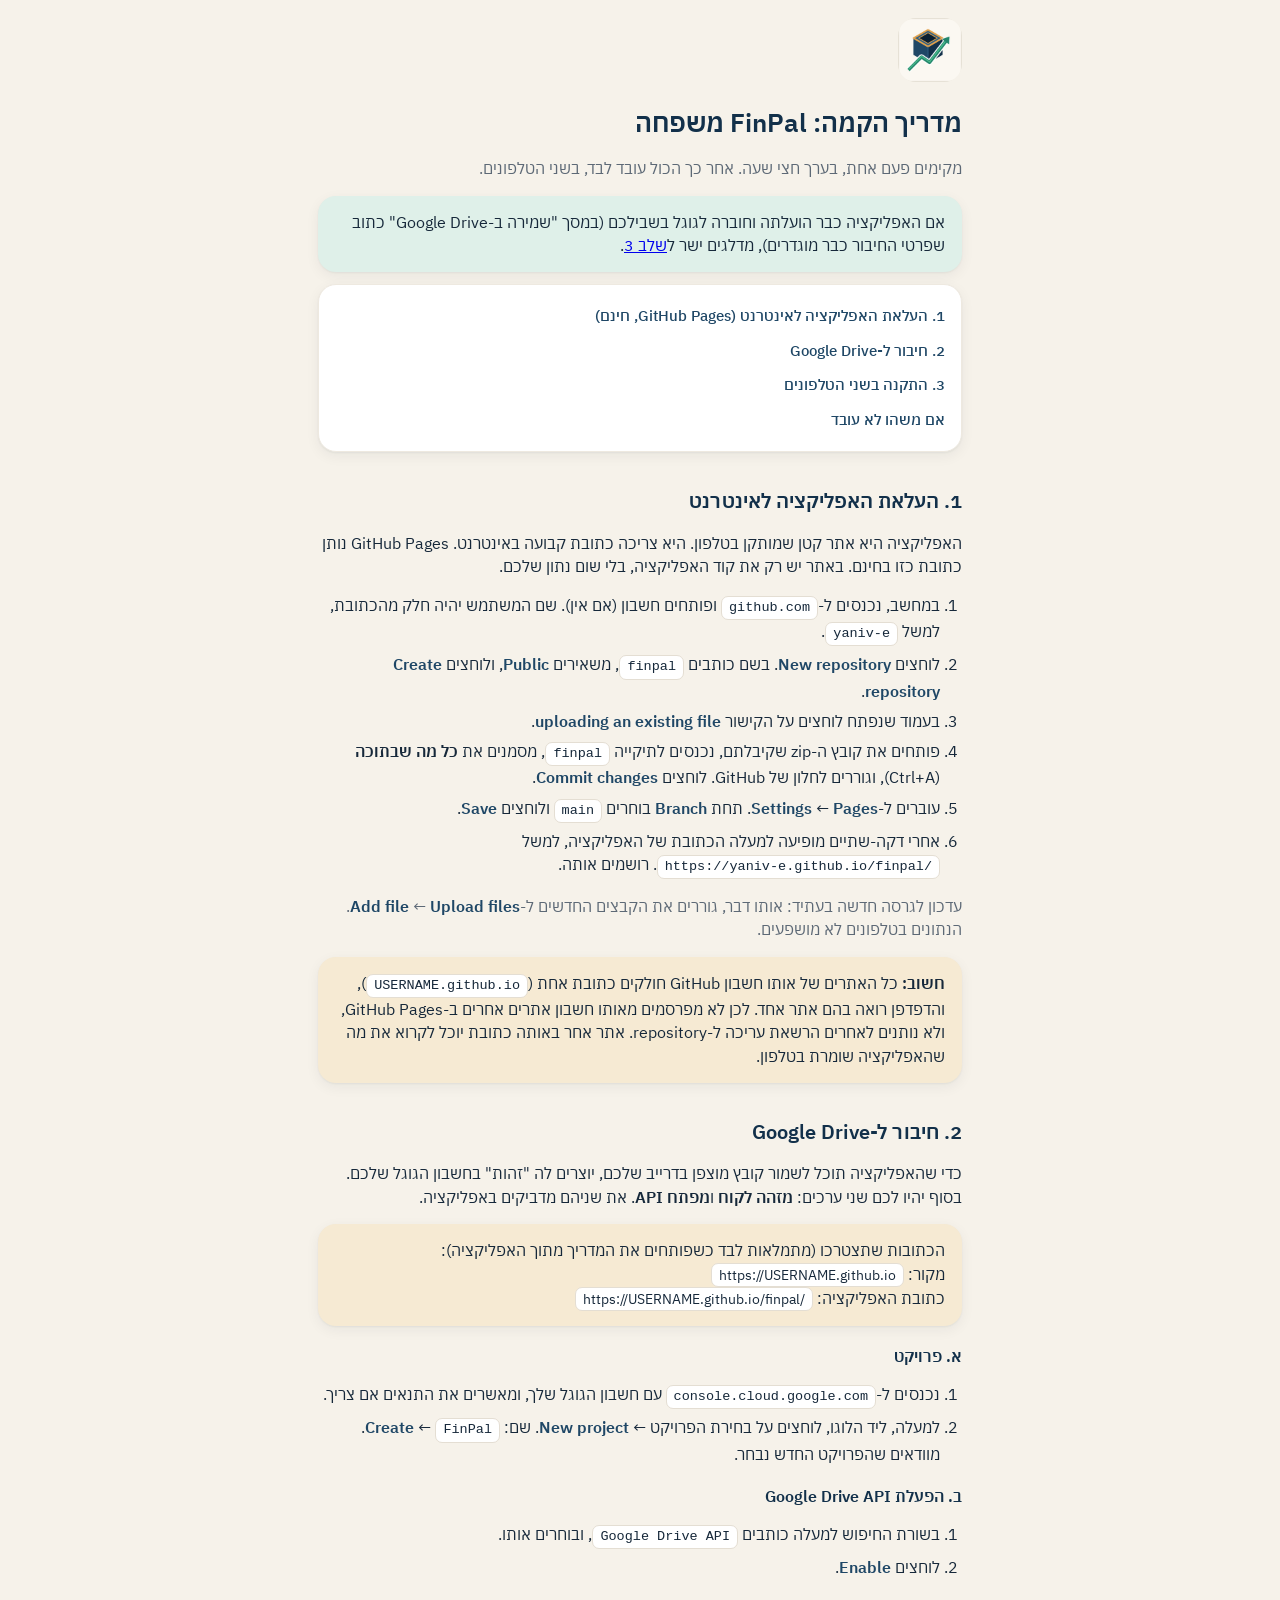
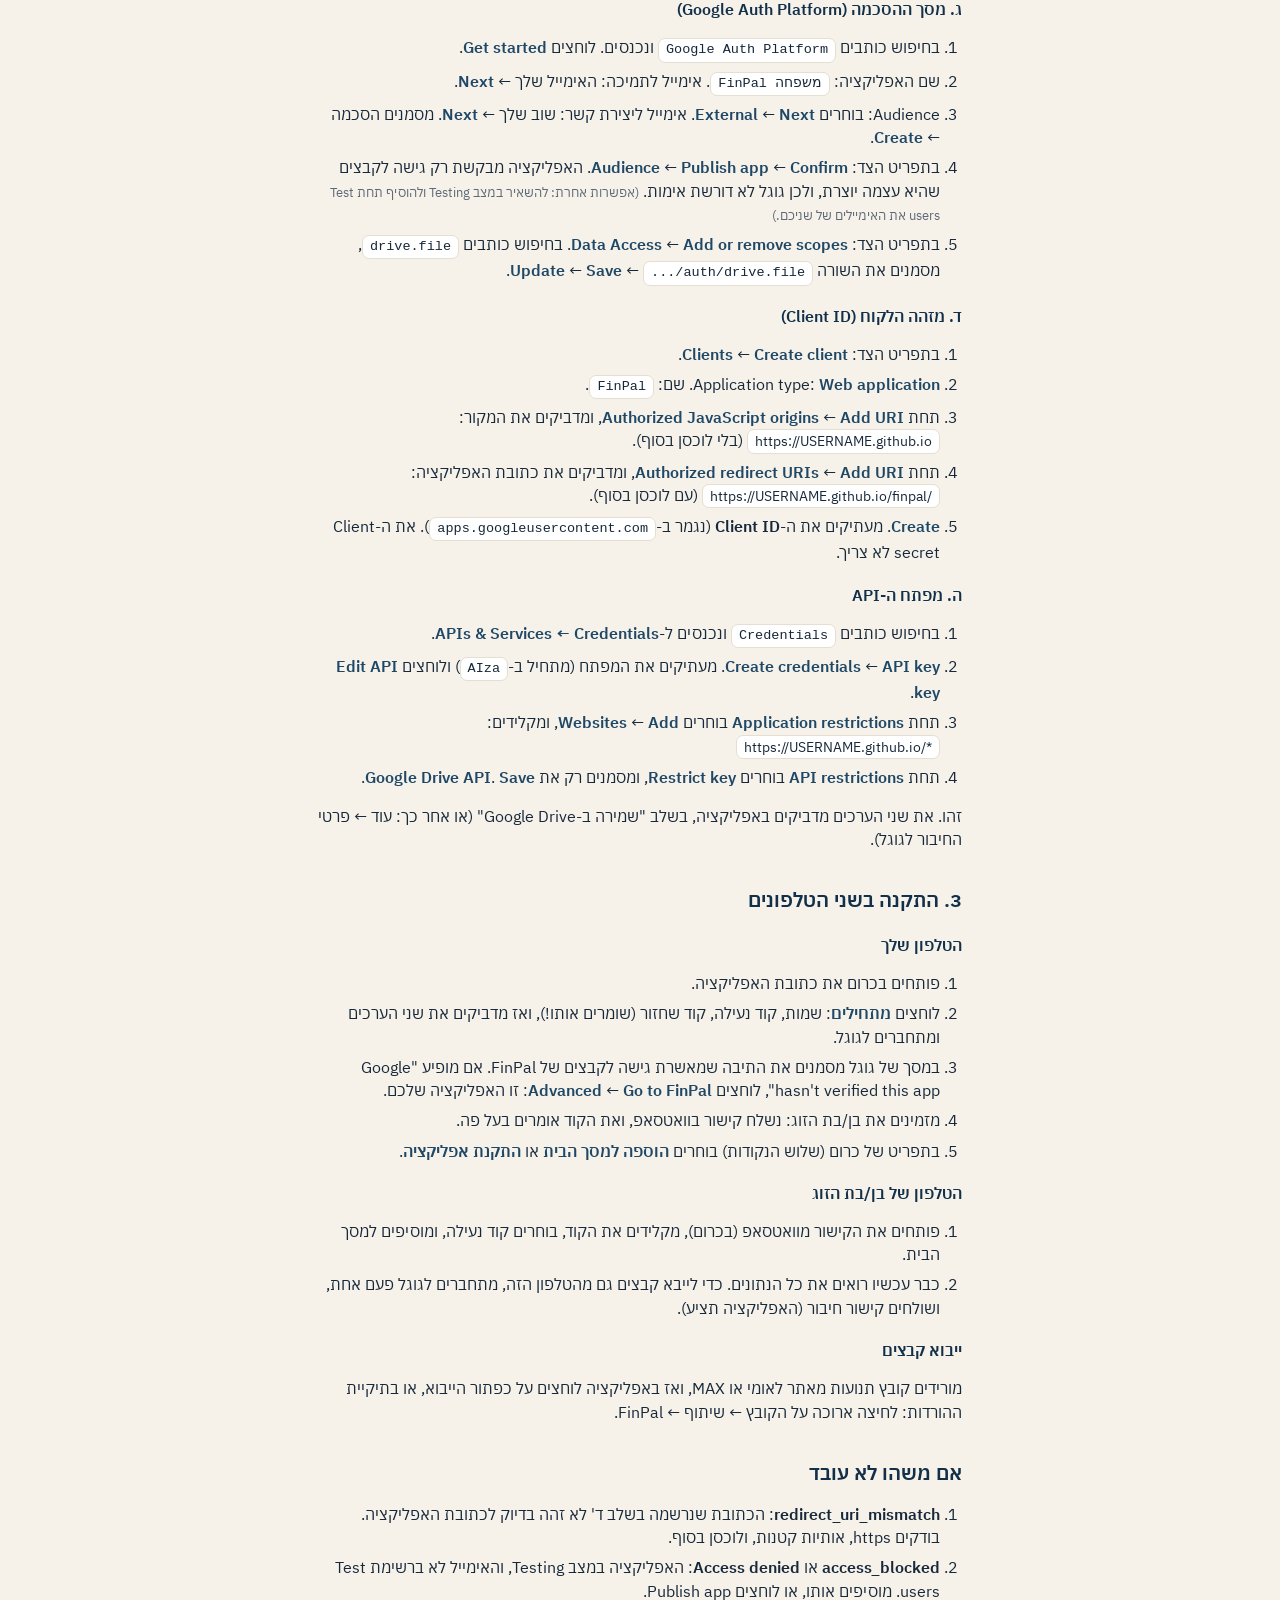
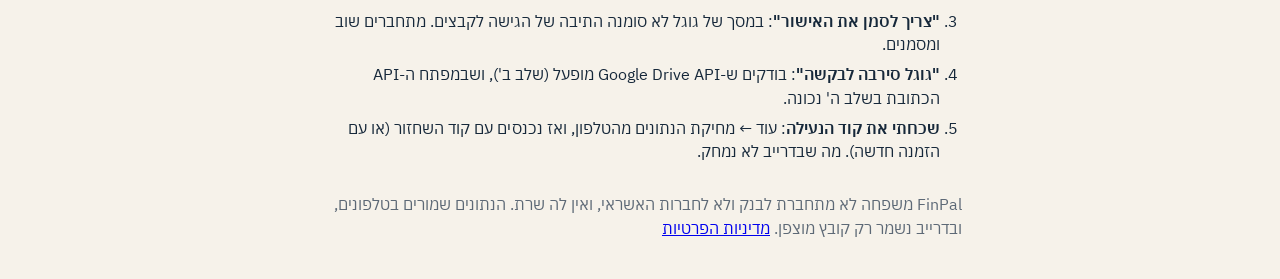
==== guide.html @ 79c77513 "FinPal Family 1.0.0 The family app: imports Leumi and MAX statement files on the phone and keeps bot" ====
<!doctype html>
<html lang="he" dir="rtl">
<head>
  <meta charset="utf-8">
  <meta name="viewport" content="width=device-width, initial-scale=1, viewport-fit=cover">
  <meta http-equiv="Content-Security-Policy" content="default-src 'self'; script-src 'self'; style-src 'self' 'unsafe-inline'; img-src 'self' data:; object-src 'none'; base-uri 'none'; form-action 'none'; frame-src 'none'">
  <title>FinPal משפחה: מדריך הקמה</title>
  <link rel="icon" href="icons/icon-96.png">
  <link rel="stylesheet" href="styles.css">
  <style>
    .doc { max-width: 680px; margin: 0 auto; padding: calc(18px + var(--sat)) 18px 60px; }
    .doc h1 { font-size: 26px; color: var(--navy); margin: 14px 0 6px; }
    .doc h2 { font-size: 20px; color: var(--navy); margin: 28px 0 8px; padding-top: 6px; }
    .doc h3 { font-size: 16px; color: var(--navy); margin: 18px 0 6px; }
    .doc p, .doc li { font-size: 15.5px; }
    .doc ol { padding-inline-start: 22px; } .doc li { margin: 7px 0; }
    .doc code, .doc .v { direction: ltr; unicode-bidi: isolate; display: inline-block; background: var(--sheet); border: 1px solid var(--rule);
      border-radius: 7px; padding: 1px 7px; font-size: 13.5px; overflow-wrap: anywhere; }
    .doc .ui { font-weight: 600; color: var(--navy2); }
    .toc a { display: block; padding: 6px 0; color: var(--navy2); text-decoration: none; font-weight: 500; }
  </style>
</head>
<body>
<main class="doc">
  <img src="icons/icon-192.png" alt="" style="width:64px;height:64px;border-radius:18px">
  <h1>מדריך הקמה: FinPal משפחה</h1>
  <p class="muted">מקימים פעם אחת, בערך חצי שעה. אחר כך הכול עובד לבד, בשני הטלפונים.</p>
  <div class="card tint-a"><p style="margin:0">אם האפליקציה כבר הועלתה וחוברה לגוגל בשבילכם (במסך "שמירה ב-Google Drive" כתוב שפרטי החיבור כבר מוגדרים), מדלגים ישר ל<a href="#phones">שלב 3</a>.</p></div>
  <nav class="card toc">
    <a href="#host">1. העלאת האפליקציה לאינטרנט (GitHub Pages, חינם)</a>
    <a href="#google">2. חיבור ל-Google Drive</a>
    <a href="#phones">3. התקנה בשני הטלפונים</a>
    <a href="#trouble">אם משהו לא עובד</a>
  </nav>

  <h2 id="host">1. העלאת האפליקציה לאינטרנט</h2>
  <p>האפליקציה היא אתר קטן שמותקן בטלפון. היא צריכה כתובת קבועה באינטרנט. GitHub Pages נותן כתובת כזו בחינם. באתר יש רק את קוד האפליקציה, בלי שום נתון שלכם.</p>
  <ol>
    <li>במחשב, נכנסים ל-<code>github.com</code> ופותחים חשבון (אם אין). שם המשתמש יהיה חלק מהכתובת, למשל <code>yaniv-e</code>.</li>
    <li>לוחצים <span class="ui">New repository</span>. בשם כותבים <code>finpal</code>, משאירים <span class="ui">Public</span>, ולוחצים <span class="ui">Create repository</span>.</li>
    <li>בעמוד שנפתח לוחצים על הקישור <span class="ui">uploading an existing file</span>.</li>
    <li>פותחים את קובץ ה-zip שקיבלתם, נכנסים לתיקייה <code>finpal</code>, מסמנים את <b>כל מה שבתוכה</b> (Ctrl+A), וגוררים לחלון של GitHub. לוחצים <span class="ui">Commit changes</span>.</li>
    <li>עוברים ל-<span class="ui">Settings</span> ← <span class="ui">Pages</span>. תחת <span class="ui">Branch</span> בוחרים <code>main</code> ולוחצים <span class="ui">Save</span>.</li>
    <li>אחרי דקה-שתיים מופיעה למעלה הכתובת של האפליקציה, למשל <code>https://yaniv-e.github.io/finpal/</code>. רושמים אותה.</li>
  </ol>
  <p class="small">עדכון לגרסה חדשה בעתיד: אותו דבר, גוררים את הקבצים החדשים ל-<span class="ui">Add file</span> ← <span class="ui">Upload files</span>. הנתונים בטלפונים לא מושפעים.</p>
  <div class="card tint-gold"><p style="margin:0"><b>חשוב:</b> כל האתרים של אותו חשבון GitHub חולקים כתובת אחת (<code>USERNAME.github.io</code>), והדפדפן רואה בהם אתר אחד. לכן לא מפרסמים מאותו חשבון אתרים אחרים ב-GitHub Pages, ולא נותנים לאחרים הרשאת עריכה ל-repository. אתר אחר באותה כתובת יוכל לקרוא את מה שהאפליקציה שומרת בטלפון.</p></div>

  <h2 id="google">2. חיבור ל-Google Drive</h2>
  <p>כדי שהאפליקציה תוכל לשמור קובץ מוצפן בדרייב שלכם, יוצרים לה "זהות" בחשבון הגוגל שלכם. בסוף יהיו לכם שני ערכים: <b>מזהה לקוח</b> ו<b>מפתח API</b>. את שניהם מדביקים באפליקציה.</p>
  <div class="card tint-gold"><p style="margin:0">הכתובות שתצטרכו (מתמלאות לבד כשפותחים את המדריך מתוך האפליקציה):<br>
    מקור: <span class="v" data-fill="origin">https://USERNAME.github.io</span><br>
    כתובת האפליקציה: <span class="v" data-fill="base">https://USERNAME.github.io/finpal/</span></p></div>

  <h3>א. פרויקט</h3>
  <ol>
    <li>נכנסים ל-<code>console.cloud.google.com</code> עם חשבון הגוגל שלך, ומאשרים את התנאים אם צריך.</li>
    <li>למעלה, ליד הלוגו, לוחצים על בחירת הפרויקט ← <span class="ui">New project</span>. שם: <code>FinPal</code> ← <span class="ui">Create</span>. מוודאים שהפרויקט החדש נבחר.</li>
  </ol>
  <h3>ב. הפעלת Google Drive API</h3>
  <ol>
    <li>בשורת החיפוש למעלה כותבים <code>Google Drive API</code>, ובוחרים אותו.</li>
    <li>לוחצים <span class="ui">Enable</span>.</li>
  </ol>
  <h3>ג. מסך ההסכמה (Google Auth Platform)</h3>
  <ol>
    <li>בחיפוש כותבים <code>Google Auth Platform</code> ונכנסים. לוחצים <span class="ui">Get started</span>.</li>
    <li>שם האפליקציה: <code>FinPal משפחה</code>. אימייל לתמיכה: האימייל שלך ← <span class="ui">Next</span>.</li>
    <li>Audience: בוחרים <span class="ui">External</span> ← <span class="ui">Next</span>. אימייל ליצירת קשר: שוב שלך ← <span class="ui">Next</span>. מסמנים הסכמה ← <span class="ui">Create</span>.</li>
    <li>בתפריט הצד: <span class="ui">Audience</span> ← <span class="ui">Publish app</span> ← <span class="ui">Confirm</span>. האפליקציה מבקשת רק גישה לקבצים שהיא עצמה יוצרת, ולכן גוגל לא דורשת אימות. <span class="small">(אפשרות אחרת: להשאיר במצב Testing ולהוסיף תחת Test users את האימיילים של שניכם.)</span></li>
    <li>בתפריט הצד: <span class="ui">Data Access</span> ← <span class="ui">Add or remove scopes</span>. בחיפוש כותבים <code>drive.file</code>, מסמנים את השורה <code>.../auth/drive.file</code> ← <span class="ui">Update</span> ← <span class="ui">Save</span>.</li>
  </ol>
  <h3>ד. מזהה הלקוח (Client ID)</h3>
  <ol>
    <li>בתפריט הצד: <span class="ui">Clients</span> ← <span class="ui">Create client</span>.</li>
    <li>Application type: <span class="ui">Web application</span>. שם: <code>FinPal</code>.</li>
    <li>תחת <span class="ui">Authorized JavaScript origins</span> ← <span class="ui">Add URI</span>, ומדביקים את המקור: <span class="v" data-fill="origin">https://USERNAME.github.io</span> (בלי לוכסן בסוף).</li>
    <li>תחת <span class="ui">Authorized redirect URIs</span> ← <span class="ui">Add URI</span>, ומדביקים את כתובת האפליקציה: <span class="v" data-fill="base">https://USERNAME.github.io/finpal/</span> (עם לוכסן בסוף).</li>
    <li><span class="ui">Create</span>. מעתיקים את ה-<b>Client ID</b> (נגמר ב-<code>apps.googleusercontent.com</code>). את ה-Client secret לא צריך.</li>
  </ol>
  <h3>ה. מפתח ה-API</h3>
  <ol>
    <li>בחיפוש כותבים <code>Credentials</code> ונכנסים ל-<span class="ui">APIs &amp; Services ← Credentials</span>.</li>
    <li><span class="ui">Create credentials</span> ← <span class="ui">API key</span>. מעתיקים את המפתח (מתחיל ב-<code>AIza</code>) ולוחצים <span class="ui">Edit API key</span>.</li>
    <li>תחת <span class="ui">Application restrictions</span> בוחרים <span class="ui">Websites</span> ← <span class="ui">Add</span>, ומקלידים: <span class="v" data-fill="ref">https://USERNAME.github.io/*</span></li>
    <li>תחת <span class="ui">API restrictions</span> בוחרים <span class="ui">Restrict key</span>, ומסמנים רק את <span class="ui">Google Drive API</span>. <span class="ui">Save</span>.</li>
  </ol>
  <p>זהו. את שני הערכים מדביקים באפליקציה, בשלב "שמירה ב-Google Drive" (או אחר כך: עוד ← פרטי החיבור לגוגל).</p>

  <h2 id="phones">3. התקנה בשני הטלפונים</h2>
  <h3>הטלפון שלך</h3>
  <ol>
    <li>פותחים בכרום את כתובת האפליקציה.</li>
    <li>לוחצים <span class="ui">מתחילים</span>: שמות, קוד נעילה, קוד שחזור (שומרים אותו!), ואז מדביקים את שני הערכים ומתחברים לגוגל.</li>
    <li>במסך של גוגל מסמנים את התיבה שמאשרת גישה לקבצים של FinPal. אם מופיע "Google hasn't verified this app", לוחצים <span class="ui">Advanced</span> ← <span class="ui">Go to FinPal</span>: זו האפליקציה שלכם.</li>
    <li>מזמינים את בן/בת הזוג: נשלח קישור בוואטסאפ, ואת הקוד אומרים בעל פה.</li>
    <li>בתפריט של כרום (שלוש הנקודות) בוחרים <span class="ui">הוספה למסך הבית</span> או <span class="ui">התקנת אפליקציה</span>.</li>
  </ol>
  <h3>הטלפון של בן/בת הזוג</h3>
  <ol>
    <li>פותחים את הקישור מוואטסאפ (בכרום), מקלידים את הקוד, בוחרים קוד נעילה, ומוסיפים למסך הבית.</li>
    <li>כבר עכשיו רואים את כל הנתונים. כדי לייבא קבצים גם מהטלפון הזה, מתחברים לגוגל פעם אחת, ושולחים קישור חיבור (האפליקציה תציע).</li>
  </ol>
  <h3>ייבוא קבצים</h3>
  <p>מורידים קובץ תנועות מאתר לאומי או MAX, ואז באפליקציה לוחצים על כפתור הייבוא, או בתיקיית ההורדות: לחיצה ארוכה על הקובץ ← שיתוף ← FinPal.</p>

  <h2 id="trouble">אם משהו לא עובד</h2>
  <ol>
    <li><b>redirect_uri_mismatch</b>: הכתובת שנרשמה בשלב ד' לא זהה בדיוק לכתובת האפליקציה. בודקים https, אותיות קטנות, ולוכסן בסוף.</li>
    <li><b>access_blocked</b> או <b>Access denied</b>: האפליקציה במצב Testing, והאימייל לא ברשימת Test users. מוסיפים אותו, או לוחצים Publish app.</li>
    <li><b>"צריך לסמן את האישור"</b>: במסך של גוגל לא סומנה התיבה של הגישה לקבצים. מתחברים שוב ומסמנים.</li>
    <li><b>"גוגל סירבה לבקשה"</b>: בודקים ש-Google Drive API מופעל (שלב ב'), ושבמפתח ה-API הכתובת בשלב ה' נכונה.</li>
    <li><b>שכחתי את קוד הנעילה</b>: עוד ← מחיקת הנתונים מהטלפון, ואז נכנסים עם קוד השחזור (או עם הזמנה חדשה). מה שבדרייב לא נמחק.</li>
  </ol>
  <p class="small" style="margin-top:30px">FinPal משפחה לא מתחברת לבנק ולא לחברות האשראי, ואין לה שרת. הנתונים שמורים בטלפונים, ובדרייב נשמר רק קובץ מוצפן. <a href="privacy.html">מדיניות הפרטיות</a></p>
</main>
<script src="guide.js"></script>
</body>
</html>
---- styles.css ----
/* FinPal Family: the logo's navy, green and gold on warm cream paper. Each partner has a color of their own:
   green for the first, gold for the second, navy for what is shared. Plex for text and numbers. */
@font-face { font-family: "Plex"; src: url("fonts/IBMPlexSansHebrew-Regular.ttf") format("truetype"); font-weight: 400; font-display: swap; }
@font-face { font-family: "Plex"; src: url("fonts/IBMPlexSansHebrew-Medium.ttf") format("truetype"); font-weight: 500; font-display: swap; }
@font-face { font-family: "Plex"; src: url("fonts/IBMPlexSansHebrew-SemiBold.ttf") format("truetype"); font-weight: 600; font-display: swap; }

:root {
  --paper: #F6F2EA; --sheet: #FFFFFF; --soft: #FAF7F1; --ink: #16283A; --ink2: #5D6976; --ink3: #8A939C;
  --rule: #E4DED3; --hair: #EEE9E0; --navy: #12304A; --navy2: #1F4766; --navy-tint: #E3EAF1;
  --green: #23866C; --green-dark: #1A6B56; --green-tint: #DFF0E9; --green-light: #5BC49F;
  --gold: #E2A24C; --gold-dark: #A8691F; --gold-tint: #F6EAD3; --apricot: #D58A2C; --rose: #B3404A; --rose-tint: #F7E4E5;
  --a: #23866C; --a-tint: #DFF0E9; --b: #C8742A; --b-tint: #F8E7D3; --s: #1F4766; --s-tint: #E3EAF1;
  --sat: env(safe-area-inset-top, 0px); --sab: env(safe-area-inset-bottom, 0px);
  --shadow: 0 1px 2px rgba(22, 40, 58, .05), 0 4px 14px rgba(22, 40, 58, .06);
}
* { box-sizing: border-box; -webkit-tap-highlight-color: transparent; }
html, body { margin: 0; background: var(--paper); color: var(--ink); }
body { font-family: "Plex", "Noto Sans Hebrew", Arial, sans-serif; font-size: 15px; line-height: 1.5;
  overscroll-behavior-y: contain; -webkit-font-smoothing: antialiased; text-rendering: optimizeLegibility; }
button, input, select, textarea { font: inherit; color: inherit; }
button { cursor: pointer; }
.hidden { display: none !important; }
.small { font-size: 13px; color: var(--ink2); }
.muted { color: var(--ink2); }
.num { direction: ltr; unicode-bidi: isolate; display: inline-block; font-variant-numeric: tabular-nums; }
.pos { color: var(--green); }
.neg { color: var(--rose); }
.pend { color: var(--ink2); font-style: italic; }
:focus-visible { outline: 2px solid var(--navy2); outline-offset: 2px; }
svg { fill: none; stroke: currentColor; stroke-width: 1.8; stroke-linecap: round; stroke-linejoin: round; }

/* ---------- header: the two of you */
.topbar { position: sticky; top: 0; z-index: 10; display: flex; align-items: center; justify-content: space-between;
  gap: 10px; padding: calc(10px + var(--sat)) 16px 10px; background: var(--paper); border-bottom: 1px solid transparent; }
.topbar.scrolled { border-bottom-color: var(--rule); }
.who { display: flex; align-items: center; gap: 10px; min-width: 0; }
.who .hello { line-height: 1.2; min-width: 0; }
.who .hello small { display: block; font-size: 12.5px; color: var(--ink2); }
.who .hello b { display: block; font-weight: 600; font-size: 16px; color: var(--navy); white-space: nowrap; overflow: hidden; text-overflow: ellipsis; }
.pair { display: flex; flex: none; }
.av { width: 34px; height: 34px; border-radius: 50%; display: grid; place-items: center; font-weight: 600; font-size: 14px;
  color: #fff; border: 2px solid var(--paper); flex: none; }
.pair .av + .av { margin-inline-start: -10px; }
.av.a { background: var(--a); } .av.b { background: var(--b); } .av.s { background: var(--s); }
.av.ghost { background: var(--sheet); color: var(--ink3); border: 2px dashed var(--rule); }
.top-actions { display: flex; gap: 8px; flex: none; }
.line .av { display: inline-grid; vertical-align: middle; width: 30px; height: 30px; font-size: 13px; border-width: 0; margin-inline-end: 8px; }
.icon-btn { position: relative; width: 42px; height: 42px; border-radius: 12px; border: 1px solid var(--rule); background: var(--sheet);
  color: var(--navy); display: grid; place-items: center; }
.icon-btn svg { width: 20px; height: 20px; }
.icon-btn.spin svg { animation: spin .9s linear infinite; }
.badge { position: absolute; top: -4px; inset-inline-end: -4px; min-width: 18px; height: 18px; border-radius: 9px; padding: 0 5px;
  background: var(--gold); color: var(--navy); font-size: 11px; font-weight: 600; display: grid; place-items: center; border: 2px solid var(--paper); }
@keyframes spin { to { transform: rotate(-360deg); } }

/* ---------- page */
.view { padding: 4px 16px calc(98px + var(--sab)); max-width: 680px; margin: 0 auto; outline: none; }
.title { font-weight: 600; font-size: 25px; line-height: 1.2; margin: 10px 0 10px; color: var(--navy); }
.title small { display: block; font-size: 14px; font-weight: 400; color: var(--ink2); margin-top: 2px; }
.lead { margin: 0 0 14px; font-size: 15.5px; line-height: 1.5; }

/* ---------- the month, in one card */
.hero { position: relative; overflow: hidden; background: var(--navy); color: #EAF0F5; border-radius: 20px; padding: 18px 18px 16px;
  margin: 6px 0 14px; box-shadow: 0 6px 22px rgba(18, 48, 74, .22); }
.hero::after { content: ""; position: absolute; width: 220px; height: 220px; border-radius: 50%; inset-inline-end: -90px; top: -110px;
  border: 26px solid rgba(226, 162, 76, .18); pointer-events: none; }
.hero .k { font-size: 13.5px; color: #A9BACB; }
.hero .big { font-size: 34px; font-weight: 600; line-height: 1.15; margin: 4px 0 2px; color: #fff; }
.hero .big.neg { color: #F2A7AC; }
.hero .say { font-size: 14.5px; color: #D5E0EA; margin: 2px 0 12px; }
.hero .stats { display: grid; grid-template-columns: repeat(3, 1fr); gap: 8px; }
.hero .stat { background: rgba(255, 255, 255, .07); border-radius: 12px; padding: 8px 10px; min-width: 0; }
.hero .stat span { display: block; font-size: 12px; color: #A9BACB; }
.hero .stat b { display: block; font-weight: 600; font-size: 15.5px; color: #fff; white-space: nowrap; }
.meter { height: 9px; border-radius: 5px; background: var(--hair); overflow: hidden; }
.meter > span { display: block; height: 100%; border-radius: 5px; background: var(--green); }
.hero .meter { background: rgba(255, 255, 255, .14); margin-top: 12px; }
.hero .meter-note { color: #A9BACB; font-size: 12.5px; margin-top: 6px; }

/* ---------- cards */
.card { background: var(--sheet); border: 1px solid var(--hair); border-radius: 18px; padding: 14px 16px; margin-bottom: 12px; box-shadow: var(--shadow); }
.card > h2 { font-size: 15.5px; font-weight: 600; margin: 0 0 8px; display: flex; align-items: center; gap: 7px; color: var(--navy); }
.card > h2 > small, .card > h2 > button { margin-inline-start: auto; }
.card > h2 > svg { width: 19px; height: 19px; flex: none; color: var(--green); }
.lbl svg.inl { width: 19px; height: 19px; vertical-align: -4px; margin-inline-end: 8px; color: var(--navy2); }
.amt > svg { width: 18px; height: 18px; color: var(--ink3); vertical-align: -3px; }
.card > h2 small { font-weight: 400; font-size: 12.5px; color: var(--ink2); }
.card.tint-a { background: var(--a-tint); border-color: transparent; }
.card.tint-gold { background: var(--gold-tint); border-color: transparent; }
.card.tap { cursor: pointer; }
.line { display: flex; justify-content: space-between; align-items: baseline; gap: 12px; padding: 9px 0; }
.line + .line { border-top: 1px solid var(--hair); }
.line .lbl { min-width: 0; }
.line .lbl .sub { display: block; font-size: 12.5px; color: var(--ink2); }
.line .amt { font-weight: 600; white-space: nowrap; text-align: left; }
.line .amt .sub { display: block; font-weight: 400; font-size: 12.5px; color: var(--ink2); }
.line.tap { cursor: pointer; }
.ellip { white-space: nowrap; overflow: hidden; text-overflow: ellipsis; display: block; }
.more-link { display: block; width: 100%; text-align: center; color: var(--navy2); font-weight: 500; font-size: 14px; background: none;
  border: none; padding: 10px 0 2px; }

/* bar rows: name | bar | amount */
.bars { display: grid; gap: 11px; }
.brow { display: grid; grid-template-columns: minmax(84px, 36%) 1fr auto; align-items: center; gap: 10px; font-size: 14px; }
.brow .track { position: relative; height: 8px; border-radius: 4px; background: var(--hair); }
.brow .fill { position: absolute; inset-inline-start: 0; top: 0; bottom: 0; border-radius: 4px; }
.brow .tick { position: absolute; top: -4px; bottom: -4px; width: 2px; background: var(--ink); border-radius: 1px; }
.brow .amt { font-weight: 600; min-width: 62px; text-align: left; }
.dot { width: 9px; height: 9px; border-radius: 50%; display: inline-block; margin-inline-end: 6px; vertical-align: 1px; flex: none; }

/* columns */
.cols { display: flex; align-items: flex-end; gap: 10px; height: 128px; padding-top: 4px; }
.cols .col { flex: 1; height: 100%; display: flex; flex-direction: column; justify-content: flex-end; align-items: center; gap: 6px; min-width: 0; }
.cols .duo { display: flex; gap: 3px; align-items: flex-end; height: 100%; }
.cols .duo i { width: 11px; border-radius: 3px 3px 1px 1px; min-height: 2px; }
.cols .single { width: 60%; max-width: 30px; border-radius: 4px 4px 1px 1px; min-height: 2px; }
.cols span { font-size: 11px; color: var(--ink2); }
.legend { display: flex; gap: 14px; font-size: 12px; color: var(--ink2); margin-top: 8px; flex-wrap: wrap; }

/* partner split: one bar, two colors */
.split { display: flex; height: 12px; border-radius: 6px; overflow: hidden; background: var(--hair); margin: 6px 0 10px; }
.split i { display: block; height: 100%; }

/* ---------- savings */
.tips { display: grid; gap: 10px; }
.tip { display: grid; grid-template-columns: 40px 1fr; gap: 12px; align-items: start; background: var(--sheet); border: 1px solid var(--hair);
  border-radius: 16px; padding: 12px 14px; box-shadow: var(--shadow); }
.tip .ic { width: 40px; height: 40px; border-radius: 12px; display: grid; place-items: center; background: var(--green-tint); color: var(--green-dark); }
.tip .ic svg { width: 21px; height: 21px; }
.tip.warn .ic { background: var(--rose-tint); color: var(--rose); }
.tip.gold .ic { background: var(--gold-tint); color: var(--gold-dark); }
.tip h3 { margin: 0; font-size: 15px; font-weight: 600; color: var(--navy); }
.tip p { margin: 3px 0 0; font-size: 14px; color: var(--ink2); }
.tip .gain { display: inline-block; margin-top: 7px; padding: 3px 10px; border-radius: 999px; background: var(--gold-tint); color: var(--gold-dark);
  font-size: 13px; font-weight: 600; }
.tip .gain.good { background: var(--green-tint); color: var(--green-dark); }
.tip .gain.warn { background: var(--rose-tint); color: var(--rose); }
.ring { display: grid; grid-template-columns: 92px 1fr; gap: 14px; align-items: center; }
.ring svg { width: 92px; height: 92px; transform: rotate(-90deg); }
.ring .bg { stroke: var(--hair); stroke-width: 9; }
.ring .fg { stroke: var(--green); stroke-width: 9; transition: stroke-dashoffset .6s ease; }
.ring .txt b { display: block; font-size: 22px; font-weight: 600; color: var(--navy); }
.goal-row { display: flex; gap: 8px; align-items: center; margin-top: 10px; }
.goal-row input { flex: 1; }

/* people chips */
.chips { display: flex; gap: 8px; overflow-x: auto; padding: 4px 0 6px; scrollbar-width: none; }
.chip { flex: none; display: inline-flex; align-items: center; padding: 7px 14px; border-radius: 999px; border: 1px solid var(--rule); background: var(--sheet); font-size: 14px; }
.chip[aria-pressed="true"] { background: var(--navy); border-color: var(--navy); color: #fff; font-weight: 500; }
.tag { display: inline-block; font-size: 12px; padding: 1px 8px; border-radius: 999px; background: var(--hair); color: var(--ink2); }
.tag.a { background: var(--a-tint); color: var(--green-dark); } .tag.b { background: var(--b-tint); color: #8E4F15; } .tag.s { background: var(--s-tint); color: var(--navy2); }

/* transactions */
.filters { display: grid; grid-template-columns: 1fr 1fr; gap: 8px; margin-bottom: 4px; }
input, select, textarea { width: 100%; background: var(--sheet); border: 1px solid var(--rule); border-radius: 12px; padding: 11px 12px; }
input:focus, select:focus, textarea:focus { outline: none; border-color: var(--green); box-shadow: 0 0 0 3px var(--green-tint); }
input[dir="ltr"] { text-align: left; }
.search { margin: 10px 0 8px; }
.day { display: flex; justify-content: space-between; font-size: 13px; color: var(--ink2); margin: 16px 2px 6px; }
.tx { background: var(--sheet); border: 1px solid var(--hair); border-radius: 14px; padding: 0 14px; }
.tx .line { padding: 10px 0; cursor: pointer; }
.owner-bar { display: inline-block; width: 3px; height: 26px; border-radius: 2px; margin-inline-end: 10px; vertical-align: middle; }

/* buttons */
.btn { display: flex; justify-content: center; align-items: center; gap: 8px; width: 100%; border-radius: 14px; padding: 13px 16px;
  font-weight: 500; border: 1px solid var(--rule); background: var(--sheet); color: var(--ink); text-decoration: none; }
.btn.primary { background: var(--green); border-color: var(--green); color: #fff; }
.btn.navy { background: var(--navy); border-color: var(--navy); color: #fff; }
.btn.gold { background: var(--gold); border-color: var(--gold); color: var(--navy); }
.btn.ghost { background: transparent; border-color: transparent; color: var(--navy2); }
.btn.small { width: auto; padding: 8px 14px; font-size: 14px; border-radius: 11px; }
.btn.danger { color: var(--rose); }
.btn svg { width: 19px; height: 19px; }
.btn + .btn { margin-top: 8px; }
.btn:active { transform: translateY(1px); }
.btn[disabled] { opacity: .55; }
.row-btns { display: flex; gap: 8px; }
.row-btns .btn + .btn { margin-top: 0; }

/* banners */
#banners { max-width: 680px; margin: 0 auto; padding: 0 16px; }
.banner { margin: 6px 0 4px; padding: 11px 14px; background: var(--sheet); border: 1px solid var(--rule); border-radius: 14px;
  display: flex; gap: 12px; align-items: center; justify-content: space-between; }
.banner.gold { background: var(--gold-tint); border-color: transparent; }
.banner b { display: block; font-weight: 600; font-size: 14.5px; }
.banner .small { display: block; }

/* ---------- full screens: welcome, setup, joining */
.screen { min-height: 100vh; min-height: 100dvh; padding: calc(28px + var(--sat)) 22px calc(28px + var(--sab)); max-width: 520px; margin: 0 auto;
  display: flex; flex-direction: column; }
.screen .top { flex: 1; }
.screen .logo { width: 76px; height: 76px; border-radius: 22px; box-shadow: var(--shadow); display: block; }
.screen h1 { font-size: 27px; font-weight: 600; color: var(--navy); margin: 18px 0 8px; line-height: 1.2; }
.screen p { color: var(--ink2); margin: 0 0 14px; }
.screen .actions { margin-top: 20px; }
.steps { display: flex; gap: 6px; margin-bottom: 8px; }
.steps i { width: 26px; height: 5px; border-radius: 3px; background: var(--rule); }
.steps i.on { background: var(--green); }
.feature { display: grid; grid-template-columns: 38px 1fr; gap: 12px; align-items: center; margin: 12px 0; }
.feature .ic { width: 38px; height: 38px; border-radius: 12px; display: grid; place-items: center; background: var(--sheet); color: var(--green); box-shadow: var(--shadow); }
.feature .ic svg { width: 20px; height: 20px; }
.feature b { display: block; font-weight: 600; color: var(--navy); }
.feature span { color: var(--ink2); font-size: 14px; }
label.field { display: block; font-size: 13.5px; color: var(--ink2); margin: 14px 0 5px; font-weight: 500; }
.hint { font-size: 12.5px; color: var(--ink3); margin-top: 5px; }
.error { color: var(--rose); min-height: 20px; font-size: 14px; margin: 8px 0; }
.code-box { direction: ltr; text-align: center; font-size: 24px; font-weight: 600; letter-spacing: 2px; padding: 16px 10px; border-radius: 16px;
  background: var(--sheet); border: 2px dashed var(--gold); color: var(--navy); margin: 10px 0; user-select: all; word-break: normal;
  font-variant-numeric: tabular-nums; }
.code-box.long { font-size: 19px; letter-spacing: 1px; }
.code-input { direction: ltr; text-align: center; font-size: 21px; letter-spacing: 2px; font-weight: 600; text-transform: uppercase; }
.notice { display: grid; grid-template-columns: 22px 1fr; gap: 10px; background: var(--gold-tint); border-radius: 14px; padding: 11px 13px;
  font-size: 14px; color: var(--ink); margin: 12px 0; }
.notice svg { width: 20px; height: 20px; color: var(--gold-dark); margin-top: 1px; }
.notice.green { background: var(--green-tint); } .notice.green svg { color: var(--green-dark); }
.check { display: flex; gap: 10px; align-items: flex-start; margin: 12px 0; font-size: 14.5px; }
.check input { width: 20px; height: 20px; flex: none; margin: 2px 0 0; accent-color: var(--green); }
ol.how { padding-inline-start: 20px; margin: 6px 0 12px; color: var(--ink); }
ol.how li { margin: 6px 0; }
.copy-row { display: flex; gap: 8px; align-items: center; }
.copy-row code { flex: 1; direction: ltr; text-align: left; background: var(--soft); border: 1px solid var(--rule); border-radius: 10px;
  padding: 8px 10px; font-size: 12.5px; overflow-wrap: anywhere; }

/* ---------- lock */
.lock { position: fixed; inset: 0; z-index: 60; background: var(--paper); display: flex; flex-direction: column; align-items: center;
  justify-content: center; padding: calc(24px + var(--sat)) 24px calc(24px + var(--sab)); text-align: center; }
.lock img { width: 64px; height: 64px; border-radius: 18px; box-shadow: var(--shadow); }
.lock h1 { font-size: 22px; font-weight: 600; color: var(--navy); margin: 14px 0 4px; }
.lock p { color: var(--ink2); margin: 0 0 16px; min-height: 22px; }
.pins { display: flex; gap: 14px; justify-content: center; margin: 8px 0 18px; direction: ltr; }
.pins i { width: 14px; height: 14px; border-radius: 50%; border: 2px solid var(--navy2); }
.pins i.on { background: var(--navy2); }
.pins.shake { animation: shake .35s; }
@keyframes shake { 25% { transform: translateX(-8px); } 75% { transform: translateX(8px); } }
.keypad { display: grid; grid-template-columns: repeat(3, 76px); gap: 14px; direction: ltr; }
.keypad button { width: 76px; height: 76px; border-radius: 50%; border: 1px solid var(--rule); background: var(--sheet); font-size: 26px;
  font-weight: 500; color: var(--navy); box-shadow: var(--shadow); }
.keypad button.fn { background: transparent; border: none; box-shadow: none; font-size: 15px; color: var(--ink2); }
.keypad button:active { background: var(--green-tint); }
.keypad button[disabled] { opacity: .4; }
.lock .forgot { margin-top: 18px; background: none; border: none; color: var(--navy2); font-size: 14px; }

/* ---------- overlays */
.overlay { position: fixed; inset: 0; z-index: 40; background: rgba(18, 48, 74, .38); display: flex; align-items: flex-end; justify-content: center; }
.sheet-modal { width: 100%; max-width: 520px; background: var(--sheet); border-radius: 22px 22px 0 0; padding: 22px 18px calc(18px + var(--sab));
  max-height: 90vh; overflow: auto; animation: up .18s ease-out; }
@keyframes up { from { transform: translateY(24px); opacity: .6; } }
.sheet-modal h3 { font-weight: 600; font-size: 20px; margin: 0 0 6px; color: var(--navy); }
.sheet-modal > p { margin: 0 0 14px; color: var(--ink2); }
.busy { position: fixed; inset: 0; z-index: 70; background: rgba(246, 242, 234, .88); display: flex; flex-direction: column; align-items: center; justify-content: center; gap: 14px; }
.busy p { color: var(--navy); font-weight: 500; margin: 0; text-align: center; padding: 0 30px; }
.spinner { width: 38px; height: 38px; border-radius: 50%; border: 4px solid var(--green-tint); border-top-color: var(--green); animation: spin .8s linear infinite; }
.toast { position: fixed; left: 50%; transform: translateX(-50%); bottom: calc(88px + var(--sab)); z-index: 80; background: var(--ink); color: #fff;
  padding: 11px 16px; border-radius: 12px; font-size: 14px; width: max-content; max-width: 90vw; box-shadow: 0 6px 20px rgba(0, 0, 0, .18); }
.empty { text-align: center; color: var(--ink2); padding: 30px 12px; }
.empty-card { text-align: center; padding: 26px 18px; }
.empty-card > svg { width: 46px; height: 46px; color: var(--green); }
.empty-card h2 { justify-content: center !important; font-size: 18px !important; margin-top: 8px !important; }
.result { display: grid; grid-template-columns: 26px 1fr; gap: 10px; padding: 10px 0; align-items: start; }
.result + .result { border-top: 1px solid var(--hair); }
.result svg { width: 22px; height: 22px; }
.result .ok { color: var(--green); } .result .bad { color: var(--rose); } .result .same { color: var(--ink3); }
.result b { display: block; font-weight: 600; }
.owner-pick { display: grid; grid-template-columns: repeat(3, 1fr); gap: 8px; margin-top: 8px; }
.owner-pick button { border: 1px solid var(--rule); background: var(--sheet); border-radius: 12px; padding: 10px 6px; font-weight: 500; }
.owner-pick button[aria-pressed="true"] { border-color: var(--navy); background: var(--navy); color: #fff; }
details.more { margin-top: 6px; }
details.more summary { cursor: pointer; color: var(--navy2); font-size: 14px; padding: 6px 0; }

/* tab bar */
.tabbar { position: fixed; bottom: 0; left: 0; right: 0; z-index: 20; display: grid; grid-template-columns: repeat(5, 1fr);
  background: var(--sheet); border-top: 1px solid var(--rule); padding: 6px 4px calc(6px + var(--sab)); }
.tabbar button { background: none; border: none; color: var(--ink2); display: flex; flex-direction: column; align-items: center; gap: 2px;
  font-size: 11.5px; padding: 4px 0; }
.tabbar svg { width: 23px; height: 23px; stroke-width: 1.7; }
.tabbar button[aria-current="page"] { color: var(--green); font-weight: 600; }
@media (prefers-reduced-motion: reduce) { .icon-btn.spin svg, .spinner { animation-duration: 2s; } .sheet-modal { animation: none; } }
@media (min-width: 700px) { .tabbar { max-width: 680px; margin: 0 auto; border-radius: 18px 18px 0 0; border-inline: 1px solid var(--rule); } }
ul.plain { margin: 6px 0 10px; padding: 0 20px 0 0; color: var(--ink2); font-size: 14px; }
ul.plain li { margin: 3px 0; max-width: 100%; }
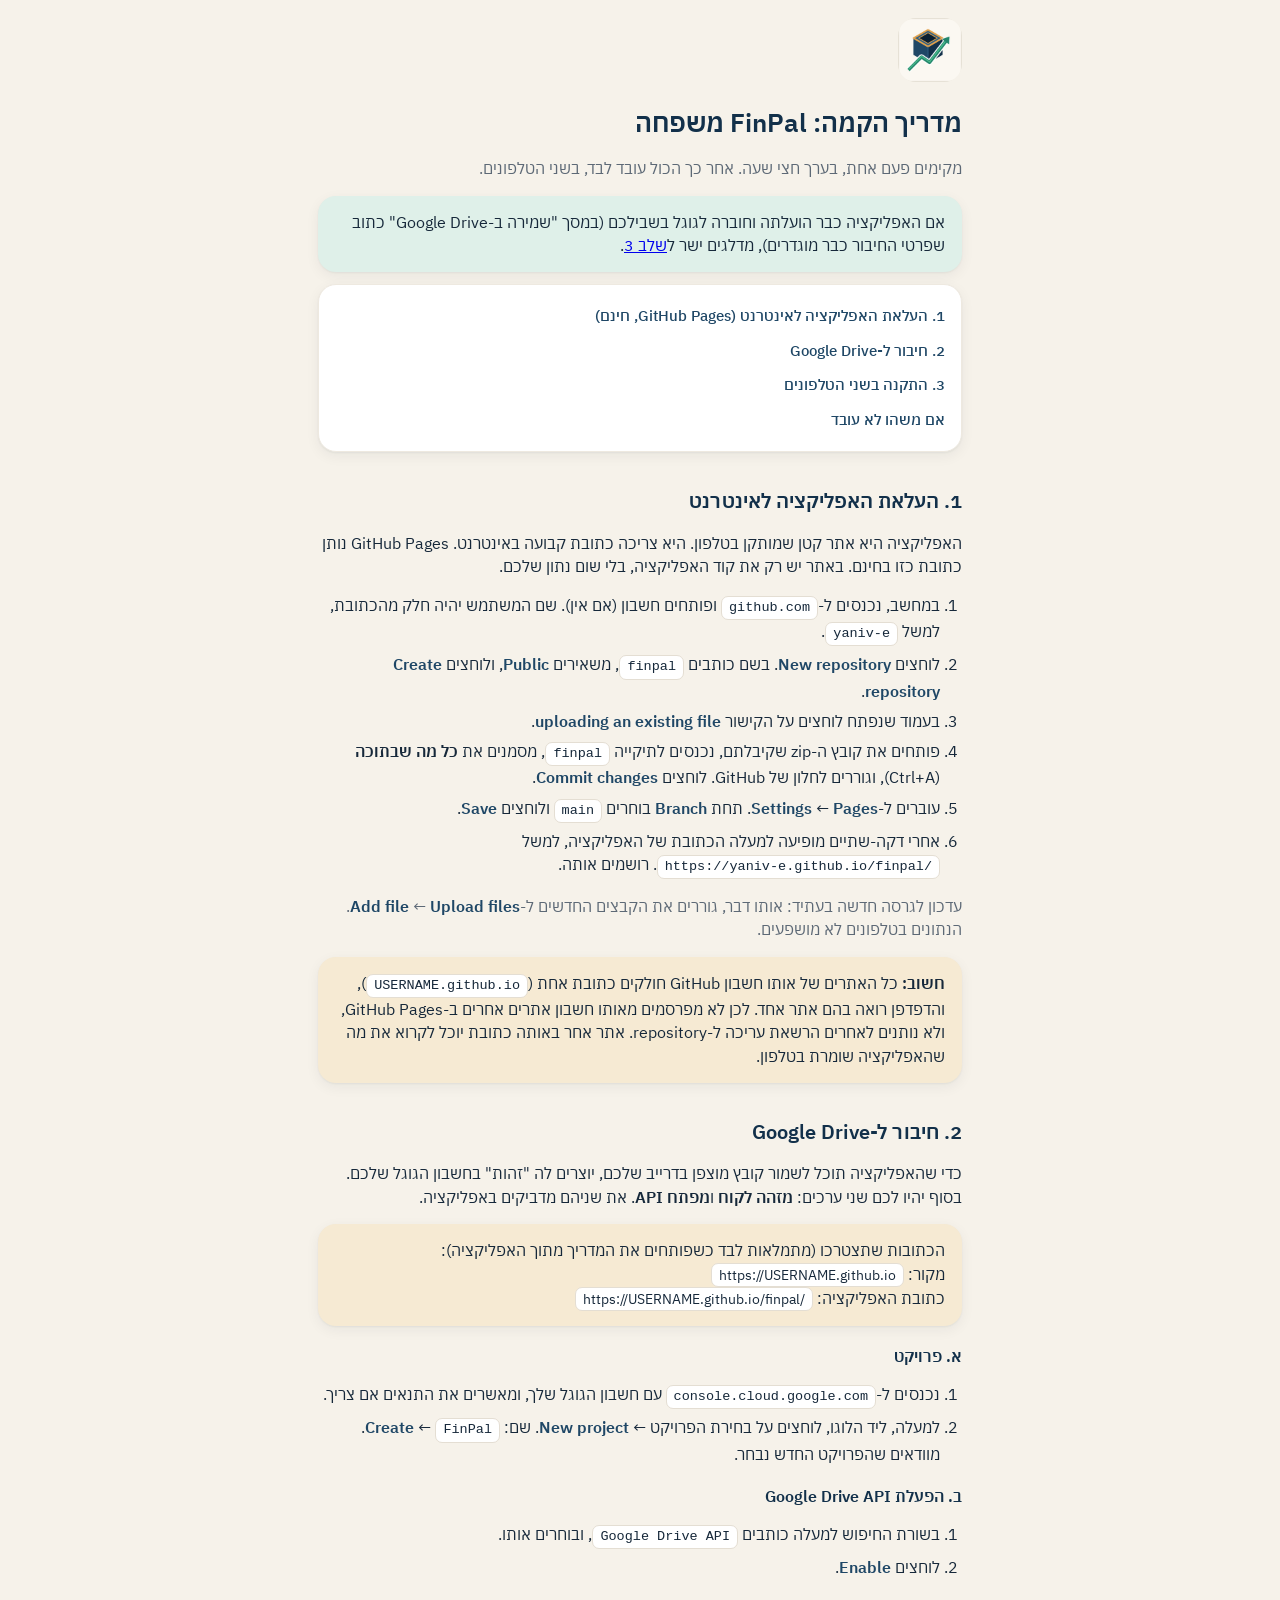
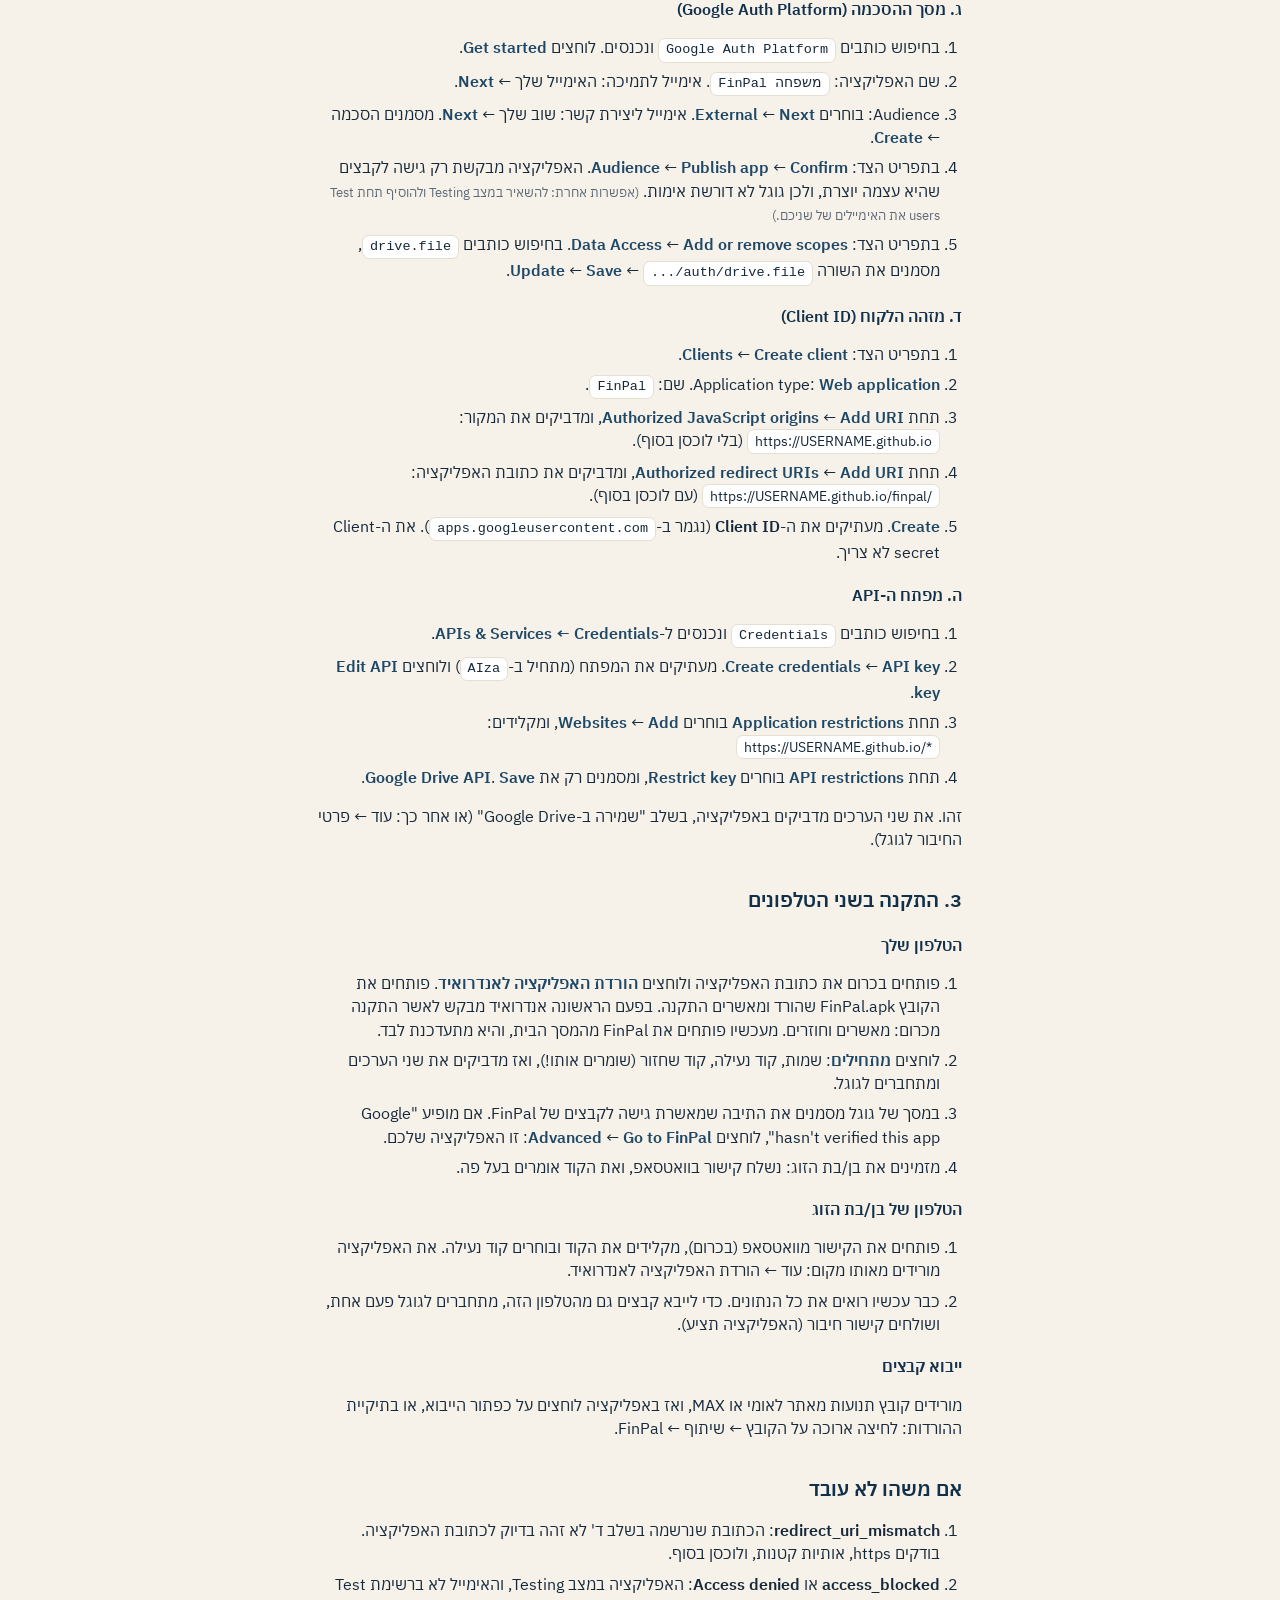
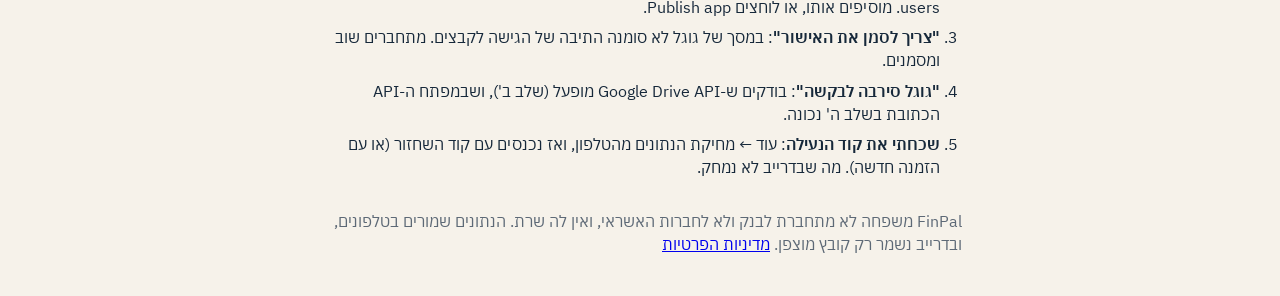
==== commit 3e8fa638: "FinPal for Android: the APK on the site FinPal.apk opens the site full screen (Trusted Web Activity)" ====
--- a/guide.html
+++ b/guide.html
@@ -90,15 +90,14 @@
   <h2 id="phones">3. התקנה בשני הטלפונים</h2>
   <h3>הטלפון שלך</h3>
   <ol>
-    <li>פותחים בכרום את כתובת האפליקציה.</li>
+    <li>פותחים בכרום את כתובת האפליקציה ולוחצים <span class="ui">הורדת האפליקציה לאנדרואיד</span>. פותחים את הקובץ FinPal.apk שהורד ומאשרים התקנה. בפעם הראשונה אנדרואיד מבקש לאשר התקנה מכרום: מאשרים וחוזרים. מעכשיו פותחים את FinPal מהמסך הבית, והיא מתעדכנת לבד.</li>
     <li>לוחצים <span class="ui">מתחילים</span>: שמות, קוד נעילה, קוד שחזור (שומרים אותו!), ואז מדביקים את שני הערכים ומתחברים לגוגל.</li>
     <li>במסך של גוגל מסמנים את התיבה שמאשרת גישה לקבצים של FinPal. אם מופיע "Google hasn't verified this app", לוחצים <span class="ui">Advanced</span> ← <span class="ui">Go to FinPal</span>: זו האפליקציה שלכם.</li>
     <li>מזמינים את בן/בת הזוג: נשלח קישור בוואטסאפ, ואת הקוד אומרים בעל פה.</li>
-    <li>בתפריט של כרום (שלוש הנקודות) בוחרים <span class="ui">הוספה למסך הבית</span> או <span class="ui">התקנת אפליקציה</span>.</li>
   </ol>
   <h3>הטלפון של בן/בת הזוג</h3>
   <ol>
-    <li>פותחים את הקישור מוואטסאפ (בכרום), מקלידים את הקוד, בוחרים קוד נעילה, ומוסיפים למסך הבית.</li>
+    <li>פותחים את הקישור מוואטסאפ (בכרום), מקלידים את הקוד ובוחרים קוד נעילה. את האפליקציה מורידים מאותו מקום: עוד ← הורדת האפליקציה לאנדרואיד.</li>
     <li>כבר עכשיו רואים את כל הנתונים. כדי לייבא קבצים גם מהטלפון הזה, מתחברים לגוגל פעם אחת, ושולחים קישור חיבור (האפליקציה תציע).</li>
   </ol>
   <h3>ייבוא קבצים</h3>
--- a/styles.css
+++ b/styles.css
@@ -278,3 +278,6 @@
 @media (min-width: 700px) { .tabbar { max-width: 680px; margin: 0 auto; border-radius: 18px 18px 0 0; border-inline: 1px solid var(--rule); } }
 ul.plain { margin: 6px 0 10px; padding: 0 20px 0 0; color: var(--ink2); font-size: 14px; }
 ul.plain li { margin: 3px 0; max-width: 100%; }
+#wInstall:empty { display: none; }
+.install-hint { text-align: center; margin: 0 0 4px; color: var(--ink2); }
+.linkish { background: none; border: 0; padding: 0; color: var(--green); font: inherit; text-decoration: underline; cursor: pointer; }
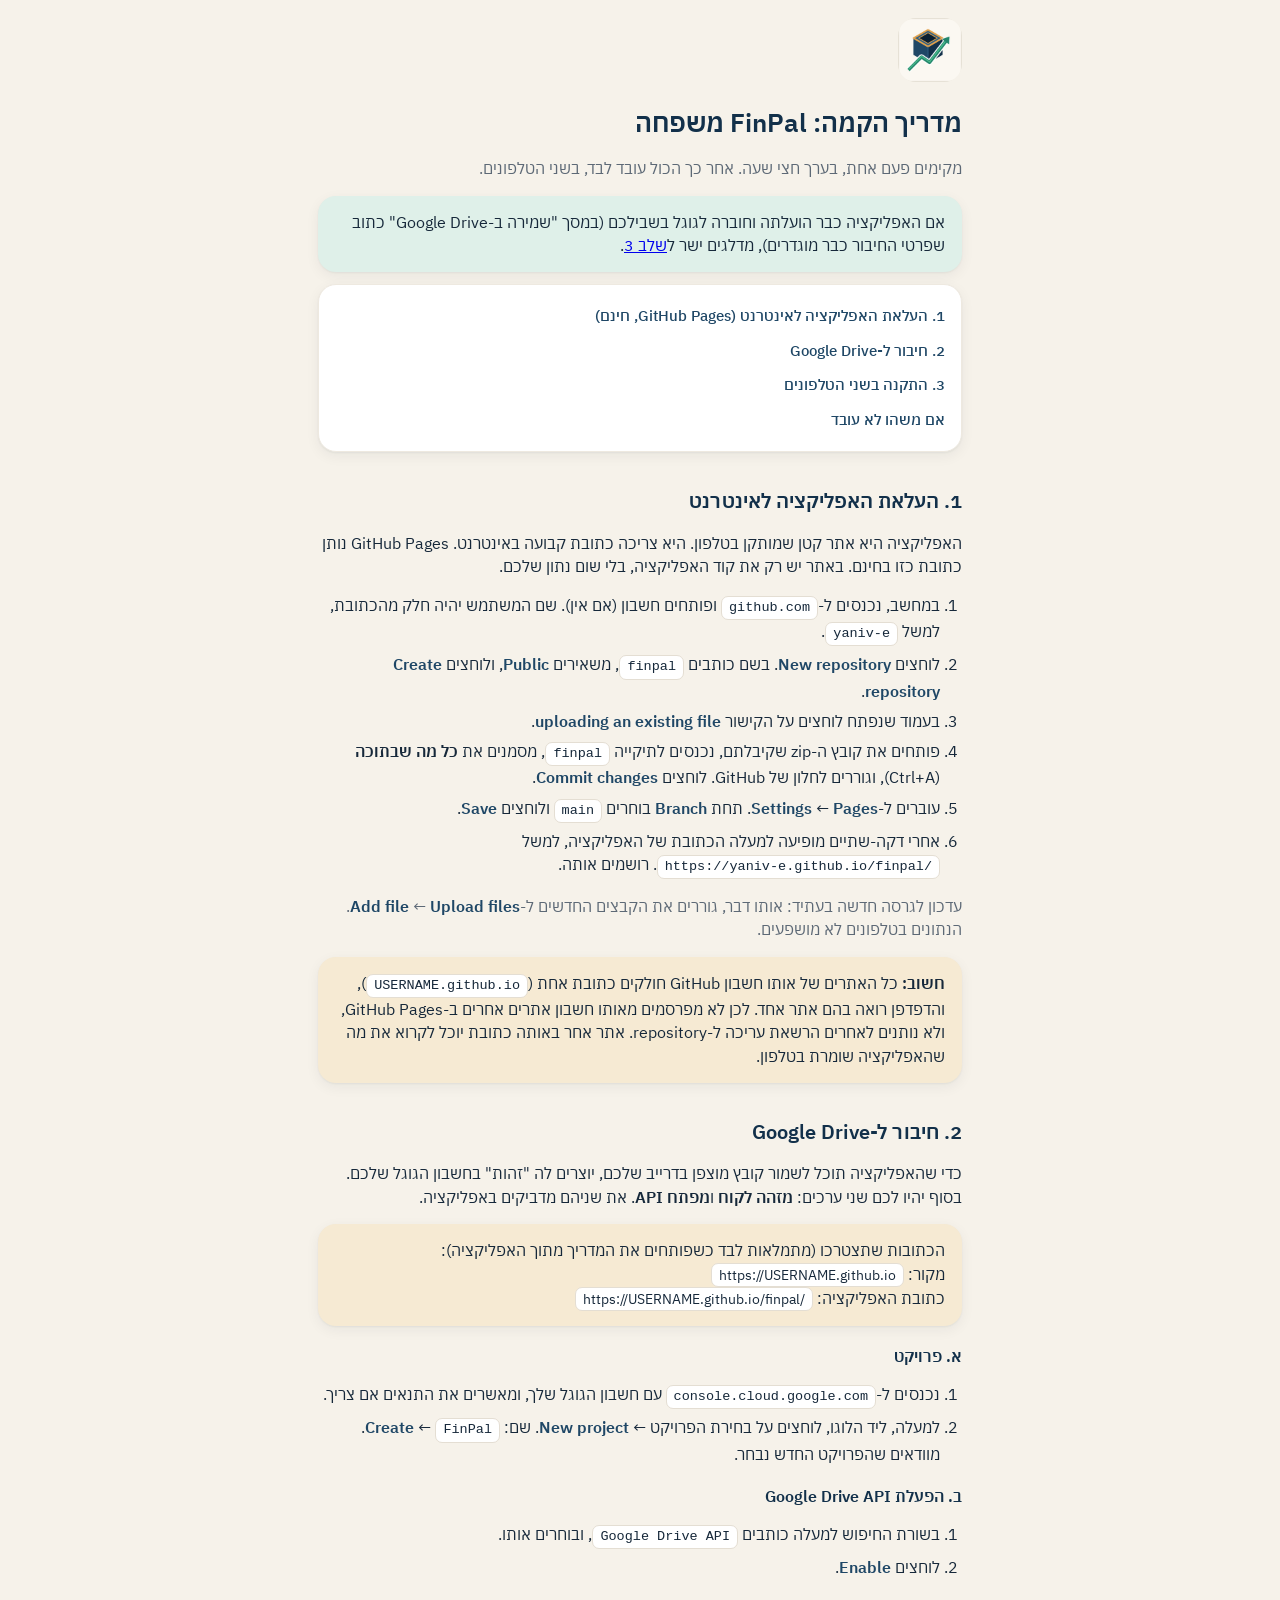
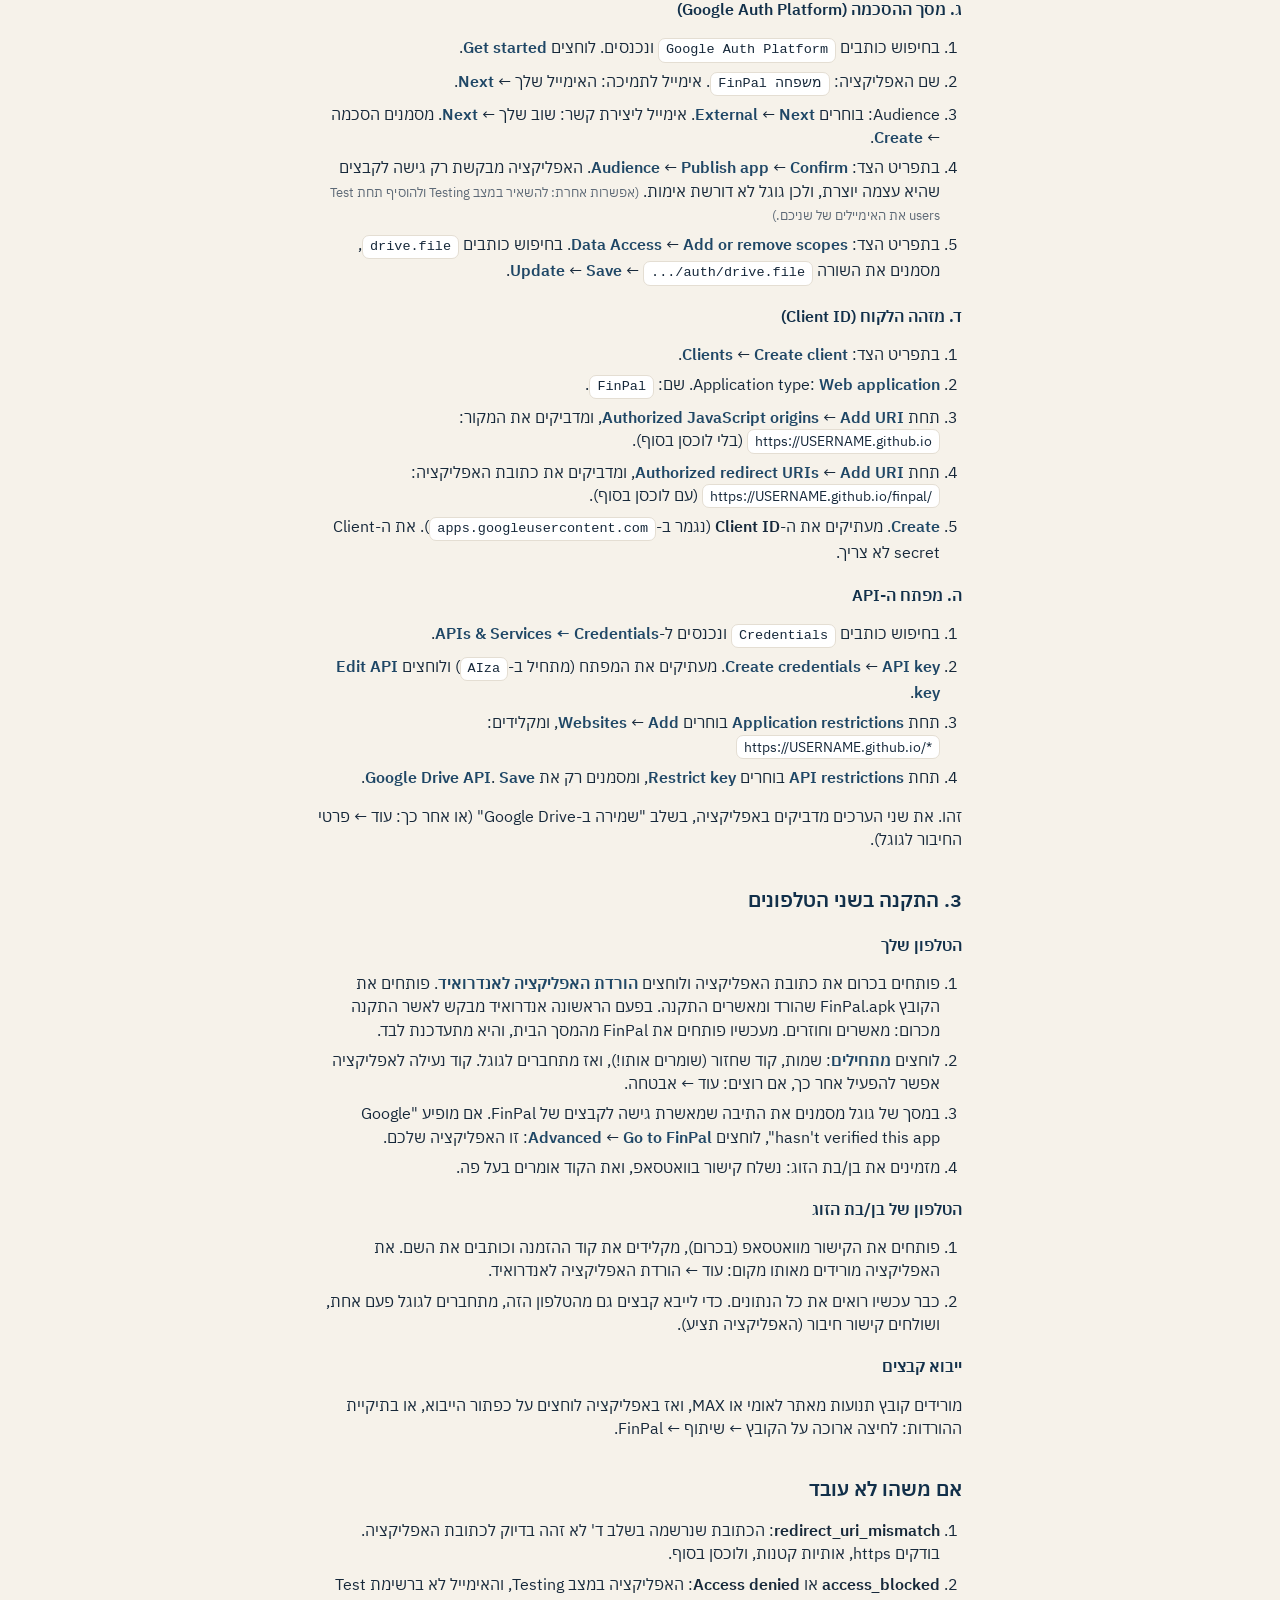
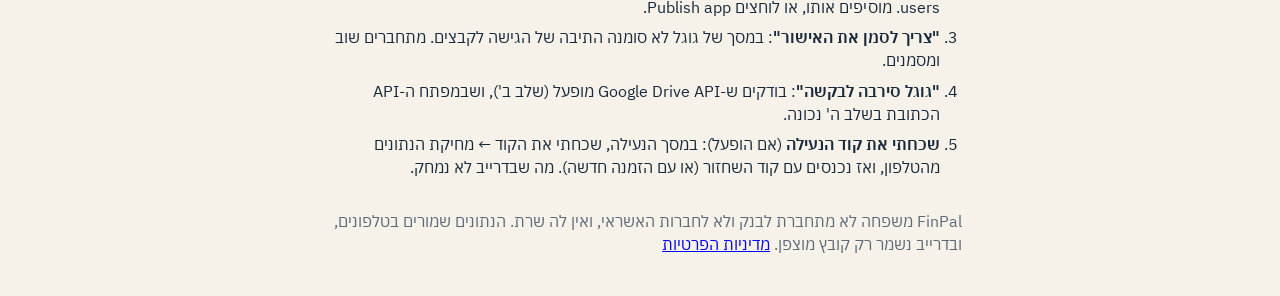
==== commit b59d7352: "FinPal Family 1.1.0: PDF statements, lock code only by choice - Statements saved as PDF (Leumi, MAX)" ====
--- a/guide.html
+++ b/guide.html
@@ -91,13 +91,13 @@
   <h3>הטלפון שלך</h3>
   <ol>
     <li>פותחים בכרום את כתובת האפליקציה ולוחצים <span class="ui">הורדת האפליקציה לאנדרואיד</span>. פותחים את הקובץ FinPal.apk שהורד ומאשרים התקנה. בפעם הראשונה אנדרואיד מבקש לאשר התקנה מכרום: מאשרים וחוזרים. מעכשיו פותחים את FinPal מהמסך הבית, והיא מתעדכנת לבד.</li>
-    <li>לוחצים <span class="ui">מתחילים</span>: שמות, קוד נעילה, קוד שחזור (שומרים אותו!), ואז מדביקים את שני הערכים ומתחברים לגוגל.</li>
+    <li>לוחצים <span class="ui">מתחילים</span>: שמות, קוד שחזור (שומרים אותו!), ואז מתחברים לגוגל. קוד נעילה לאפליקציה אפשר להפעיל אחר כך, אם רוצים: עוד ← אבטחה.</li>
     <li>במסך של גוגל מסמנים את התיבה שמאשרת גישה לקבצים של FinPal. אם מופיע "Google hasn't verified this app", לוחצים <span class="ui">Advanced</span> ← <span class="ui">Go to FinPal</span>: זו האפליקציה שלכם.</li>
     <li>מזמינים את בן/בת הזוג: נשלח קישור בוואטסאפ, ואת הקוד אומרים בעל פה.</li>
   </ol>
   <h3>הטלפון של בן/בת הזוג</h3>
   <ol>
-    <li>פותחים את הקישור מוואטסאפ (בכרום), מקלידים את הקוד ובוחרים קוד נעילה. את האפליקציה מורידים מאותו מקום: עוד ← הורדת האפליקציה לאנדרואיד.</li>
+    <li>פותחים את הקישור מוואטסאפ (בכרום), מקלידים את קוד ההזמנה וכותבים את השם. את האפליקציה מורידים מאותו מקום: עוד ← הורדת האפליקציה לאנדרואיד.</li>
     <li>כבר עכשיו רואים את כל הנתונים. כדי לייבא קבצים גם מהטלפון הזה, מתחברים לגוגל פעם אחת, ושולחים קישור חיבור (האפליקציה תציע).</li>
   </ol>
   <h3>ייבוא קבצים</h3>
@@ -109,7 +109,7 @@
     <li><b>access_blocked</b> או <b>Access denied</b>: האפליקציה במצב Testing, והאימייל לא ברשימת Test users. מוסיפים אותו, או לוחצים Publish app.</li>
     <li><b>"צריך לסמן את האישור"</b>: במסך של גוגל לא סומנה התיבה של הגישה לקבצים. מתחברים שוב ומסמנים.</li>
     <li><b>"גוגל סירבה לבקשה"</b>: בודקים ש-Google Drive API מופעל (שלב ב'), ושבמפתח ה-API הכתובת בשלב ה' נכונה.</li>
-    <li><b>שכחתי את קוד הנעילה</b>: עוד ← מחיקת הנתונים מהטלפון, ואז נכנסים עם קוד השחזור (או עם הזמנה חדשה). מה שבדרייב לא נמחק.</li>
+    <li><b>שכחתי את קוד הנעילה</b> (אם הופעל): במסך הנעילה, שכחתי את הקוד ← מחיקת הנתונים מהטלפון, ואז נכנסים עם קוד השחזור (או עם הזמנה חדשה). מה שבדרייב לא נמחק.</li>
   </ol>
   <p class="small" style="margin-top:30px">FinPal משפחה לא מתחברת לבנק ולא לחברות האשראי, ואין לה שרת. הנתונים שמורים בטלפונים, ובדרייב נשמר רק קובץ מוצפן. <a href="privacy.html">מדיניות הפרטיות</a></p>
 </main>
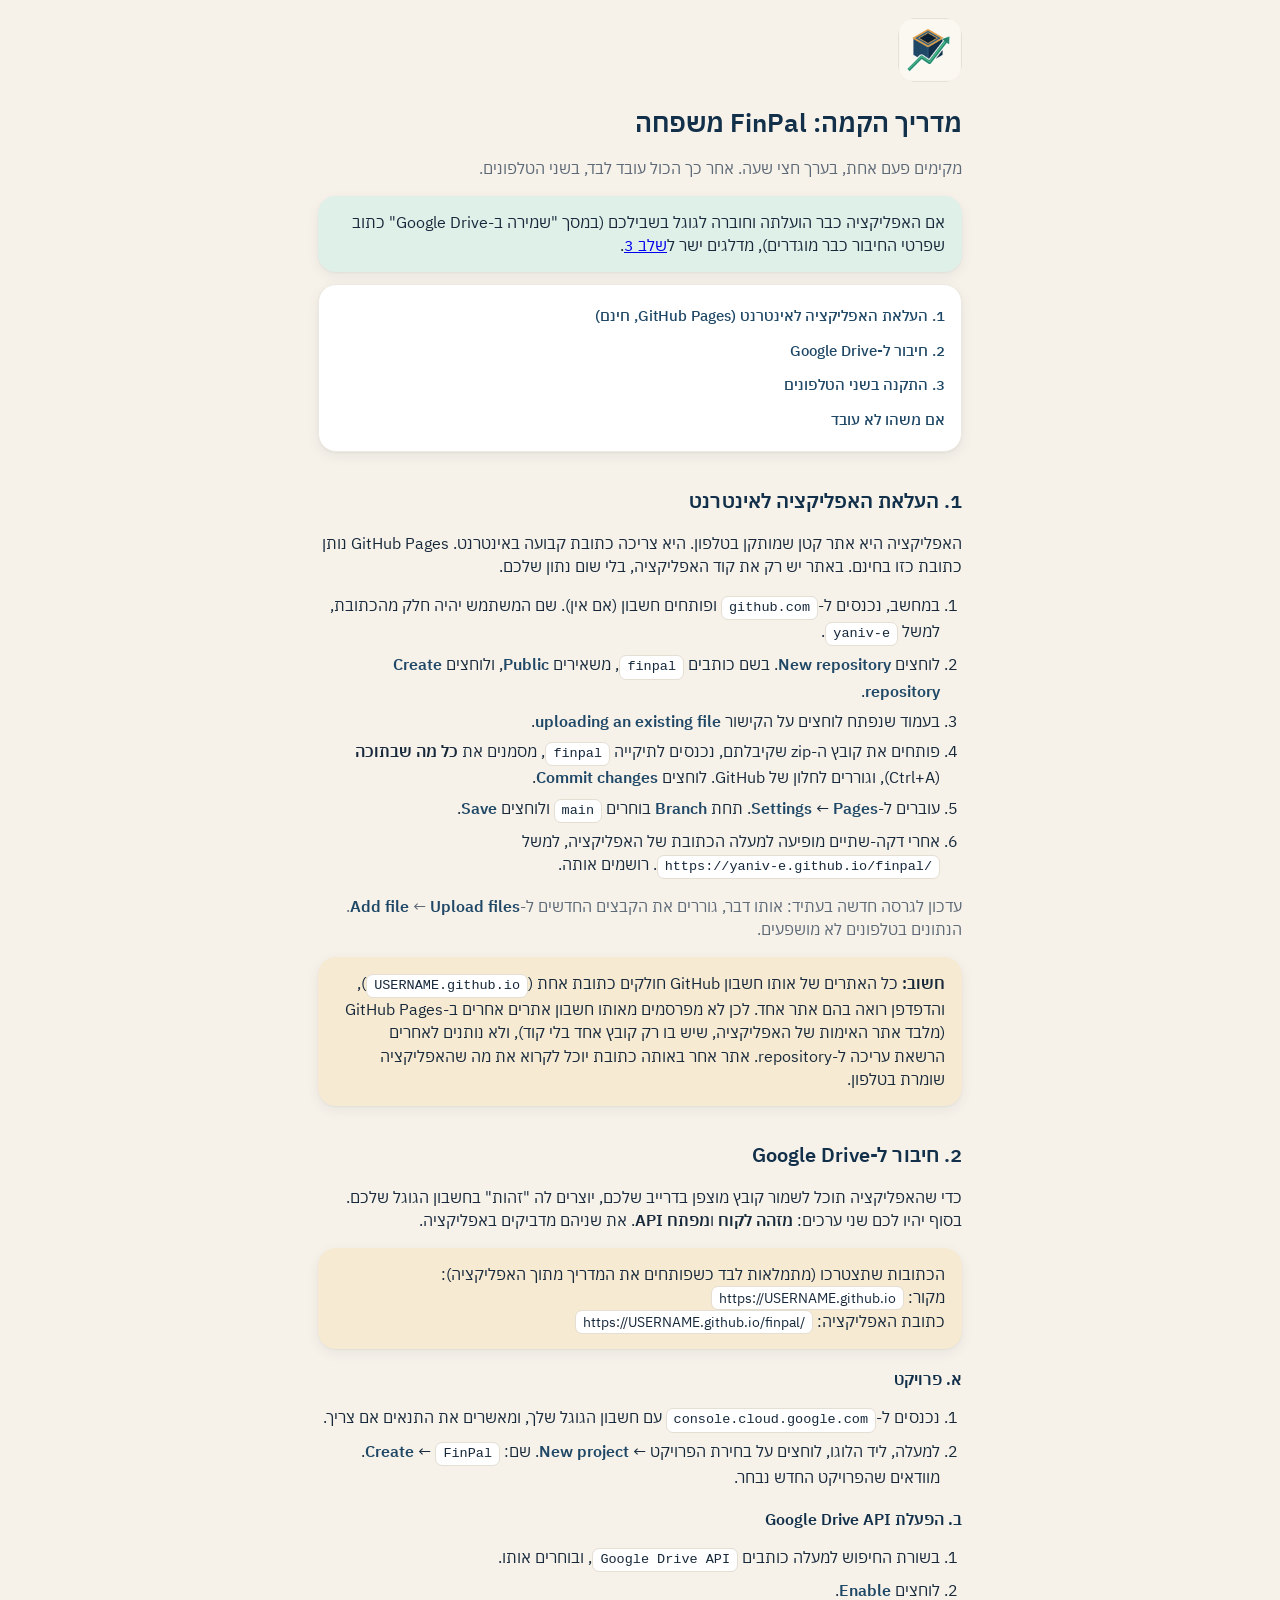
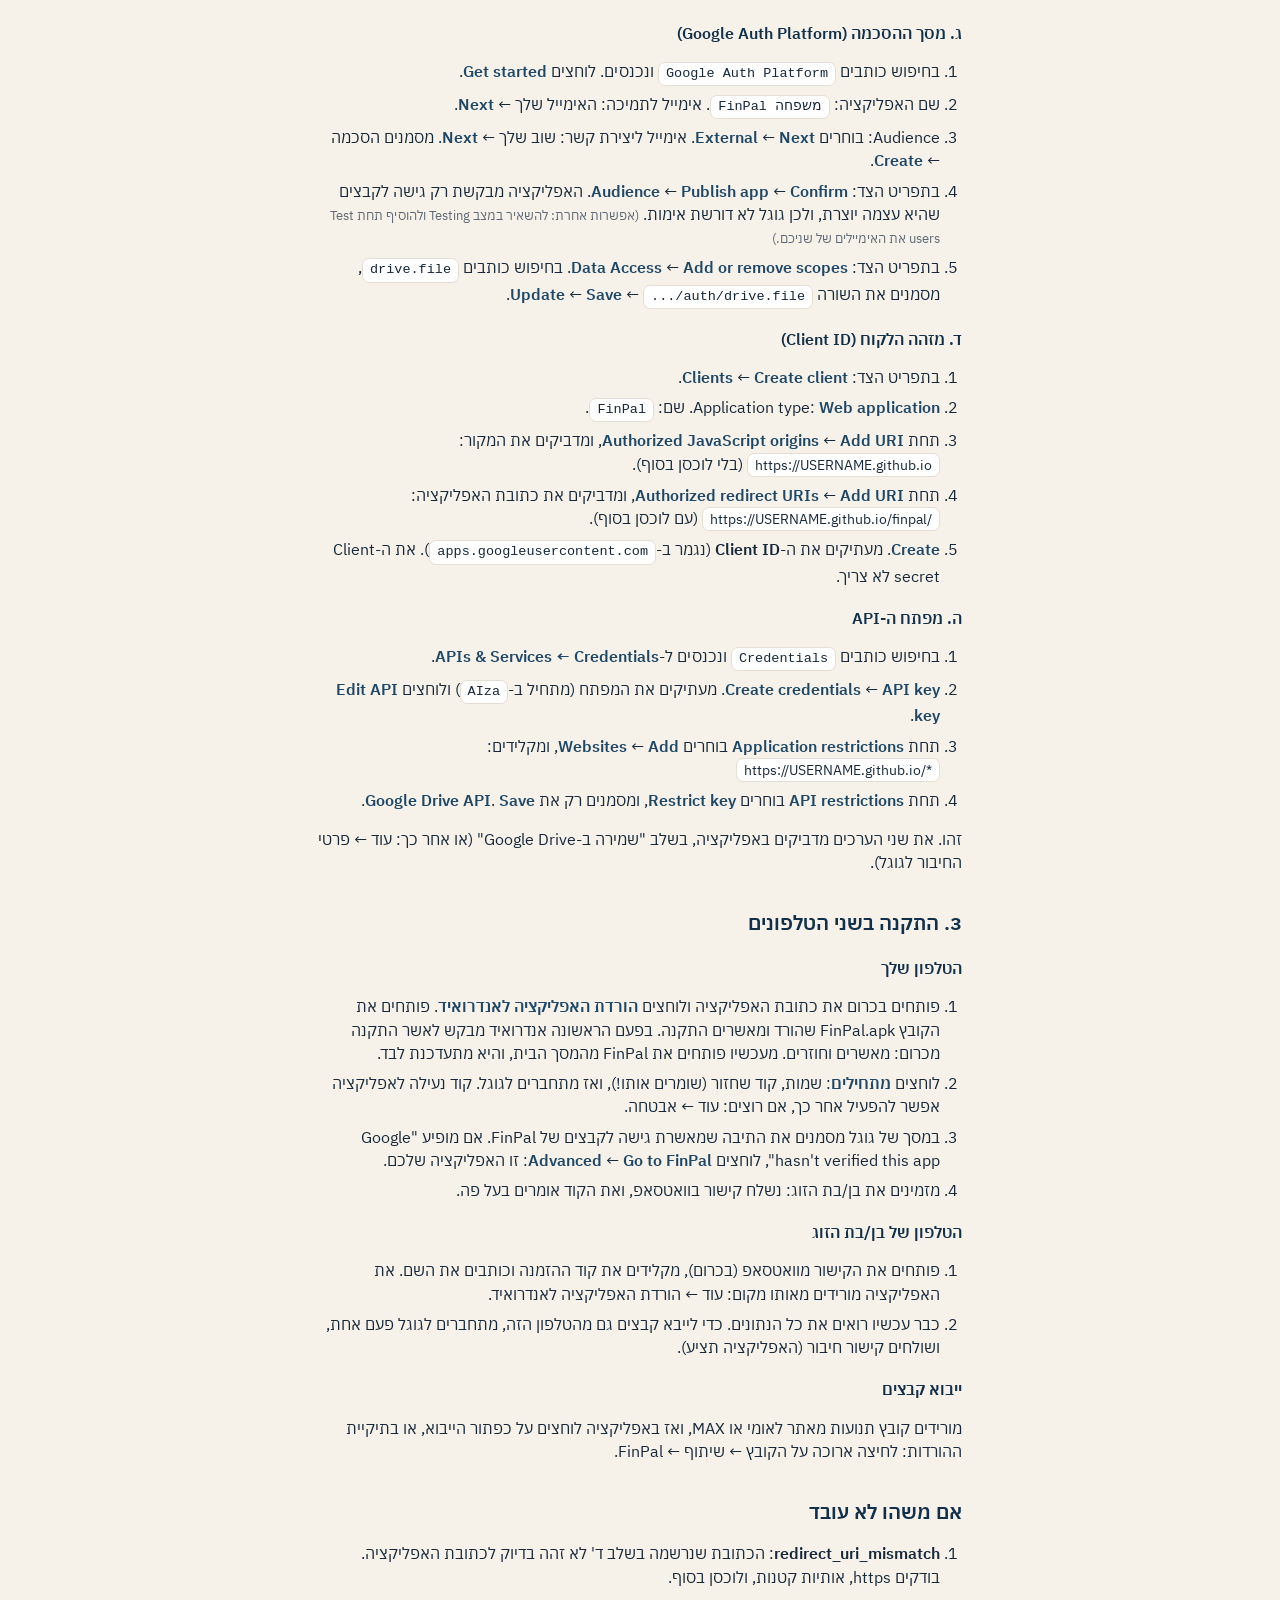
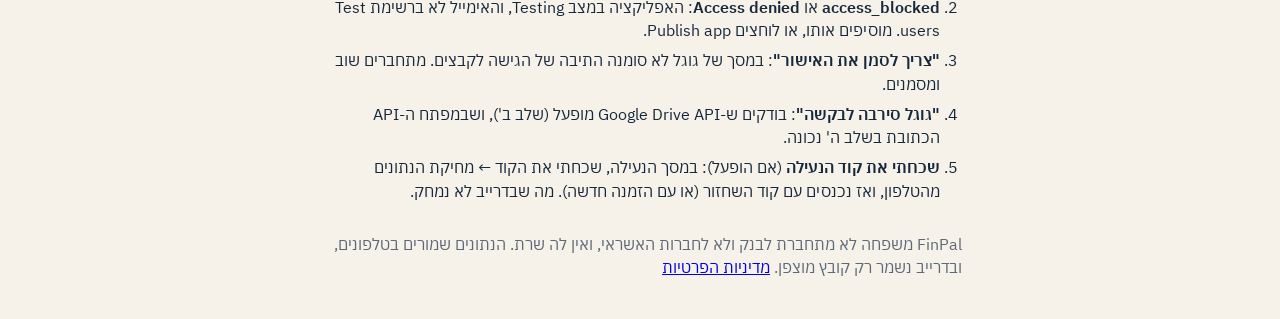
==== commit 32b4d3c6: "Guide: the verification site is the one other site of the account Co-Authored-By: Claude Opus 5.5 <n" ====
--- a/guide.html
+++ b/guide.html
@@ -44,7 +44,7 @@
     <li>אחרי דקה-שתיים מופיעה למעלה הכתובת של האפליקציה, למשל <code>https://yaniv-e.github.io/finpal/</code>. רושמים אותה.</li>
   </ol>
   <p class="small">עדכון לגרסה חדשה בעתיד: אותו דבר, גוררים את הקבצים החדשים ל-<span class="ui">Add file</span> ← <span class="ui">Upload files</span>. הנתונים בטלפונים לא מושפעים.</p>
-  <div class="card tint-gold"><p style="margin:0"><b>חשוב:</b> כל האתרים של אותו חשבון GitHub חולקים כתובת אחת (<code>USERNAME.github.io</code>), והדפדפן רואה בהם אתר אחד. לכן לא מפרסמים מאותו חשבון אתרים אחרים ב-GitHub Pages, ולא נותנים לאחרים הרשאת עריכה ל-repository. אתר אחר באותה כתובת יוכל לקרוא את מה שהאפליקציה שומרת בטלפון.</p></div>
+  <div class="card tint-gold"><p style="margin:0"><b>חשוב:</b> כל האתרים של אותו חשבון GitHub חולקים כתובת אחת (<code>USERNAME.github.io</code>), והדפדפן רואה בהם אתר אחד. לכן לא מפרסמים מאותו חשבון אתרים אחרים ב-GitHub Pages (מלבד אתר האימות של האפליקציה, שיש בו רק קובץ אחד בלי קוד), ולא נותנים לאחרים הרשאת עריכה ל-repository. אתר אחר באותה כתובת יוכל לקרוא את מה שהאפליקציה שומרת בטלפון.</p></div>
 
   <h2 id="google">2. חיבור ל-Google Drive</h2>
   <p>כדי שהאפליקציה תוכל לשמור קובץ מוצפן בדרייב שלכם, יוצרים לה "זהות" בחשבון הגוגל שלכם. בסוף יהיו לכם שני ערכים: <b>מזהה לקוח</b> ו<b>מפתח API</b>. את שניהם מדביקים באפליקציה.</p>
